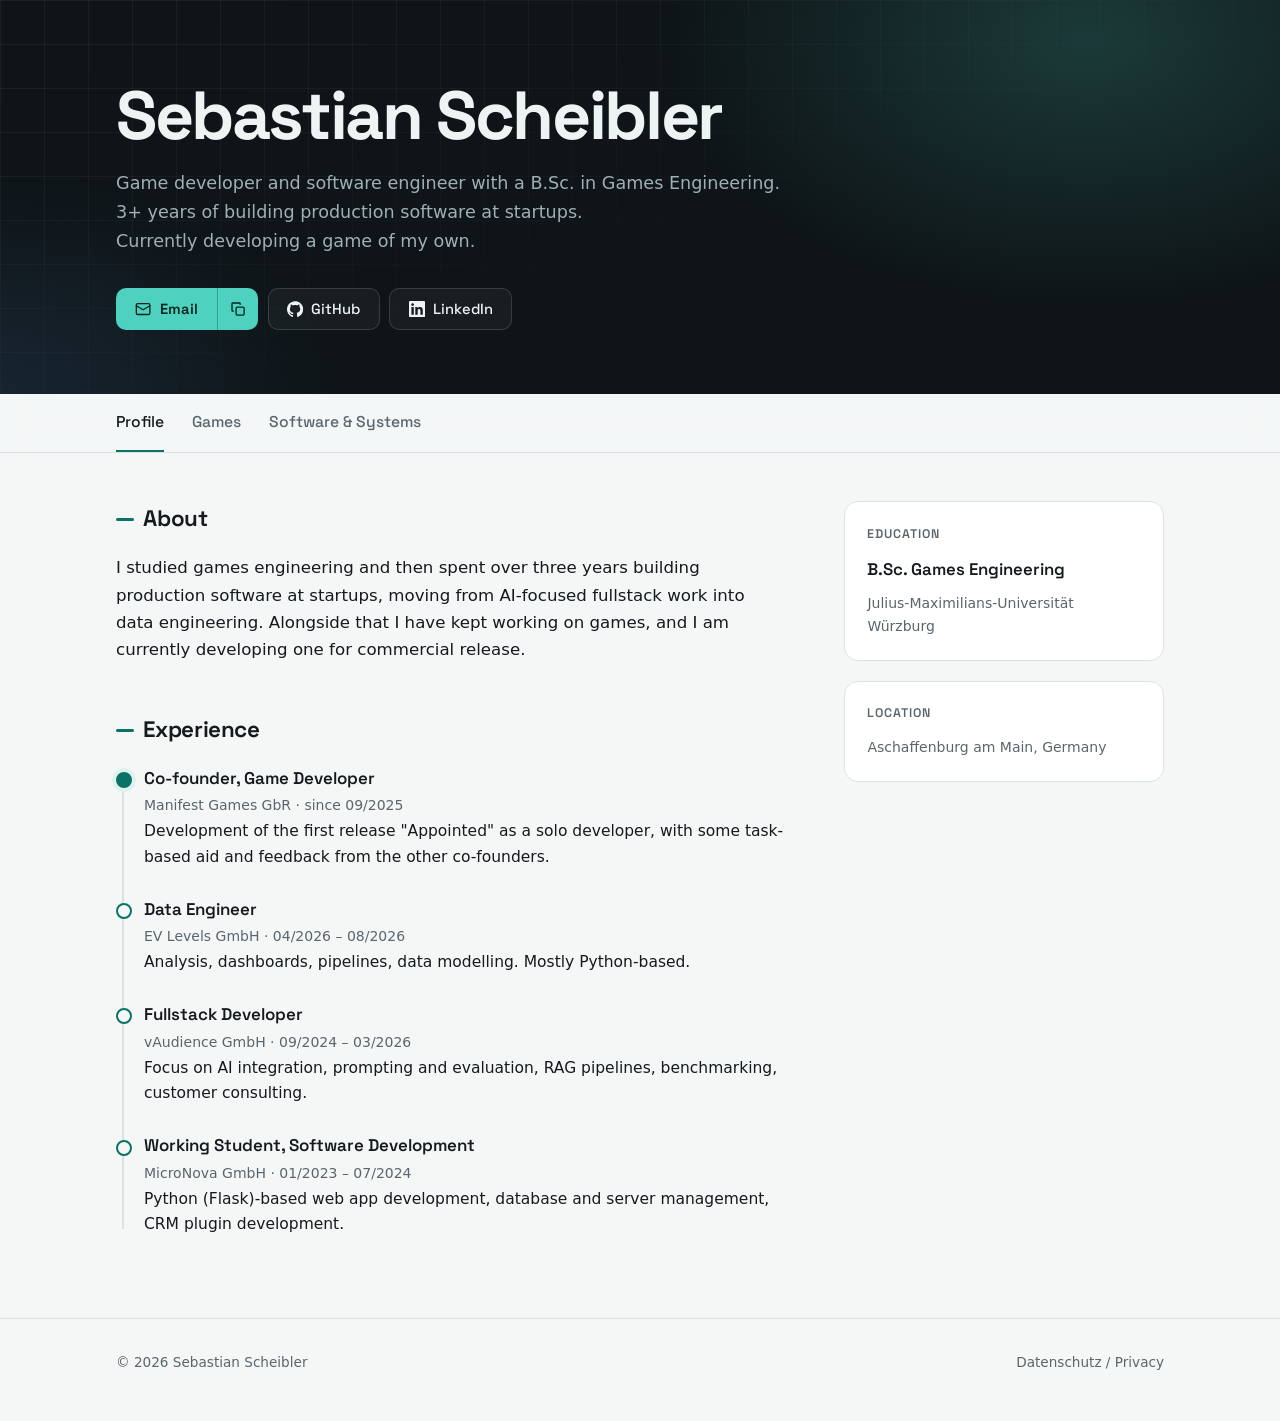
==== index.html @ 7b18ac14 "Add portfolio site Static HTML and CSS, no build step. Profile, games and software tabs with image g" ====
<!doctype html>
<html lang="en">
<head>
<meta charset="utf-8">
<meta name="viewport" content="width=device-width, initial-scale=1">
<title>Sebastian Scheibler</title>
<meta name="description" content="Games and software engineering portfolio.">
<link rel="preload" href="fonts/space-grotesk-latin-wght-normal.woff2" as="font" type="font/woff2" crossorigin>
<link rel="stylesheet" href="style.css">
<link rel="icon" href="favicon.ico" sizes="any">
<link rel="apple-touch-icon" href="apple-touch-icon.png">
<meta name="theme-color" content="#0e1417">

<!-- Link previews (LinkedIn, Slack, messengers). og:url and og:image must be
     absolute URLs, because those services fetch them from outside. -->
<meta property="og:type" content="website">
<meta property="og:title" content="Sebastian Scheibler">
<meta property="og:description" content="Games and software engineering portfolio.">
<meta property="og:url" content="https://rhynhere.github.io/">
<meta property="og:image" content="https://rhynhere.github.io/og-image.png">
<meta property="og:image:width" content="1200">
<meta property="og:image:height" content="630">
<meta property="og:image:alt" content="Sebastian Scheibler: game developer and software engineer">
<meta name="twitter:card" content="summary_large_image">
</head>
<body>

<header class="hero">
  <div class="container">
    <h1>Sebastian Scheibler</h1>
    <p class="tagline">
      <span>Game developer and software engineer with a B.Sc. in Games Engineering.</span>
      <span>3+ years of building production software at startups.</span>
      <span>Currently developing a game of my own.</span>
    </p>
    <ul class="hero-links">
      <li class="email-group">
        <a class="button primary" href="mailto:sebastian.scheibler.dev@gmail.com">
          <svg class="icon" viewBox="0 0 24 24" fill="none" stroke="currentColor" stroke-width="2" stroke-linecap="round" stroke-linejoin="round" aria-hidden="true"><rect x="2" y="4" width="20" height="16" rx="2"/><path d="m22 7-10 6L2 7"/></svg>
          Email
        </a>
        <!-- For visitors whose system has no mail app set up, mailto: does
             nothing, so they can copy the address instead. Hidden until the
             script runs, because without JavaScript it could not work. -->
        <button class="button copy" type="button" aria-label="Copy email address" title="Copy email address" hidden>
          <svg class="icon" viewBox="0 0 24 24" fill="none" stroke="currentColor" stroke-width="2" stroke-linecap="round" stroke-linejoin="round" aria-hidden="true"><rect x="9" y="9" width="12" height="12" rx="2"/><path d="M5 15H4a1 1 0 0 1-1-1V4a1 1 0 0 1 1-1h10a1 1 0 0 1 1 1v1"/></svg>
        </button>
        <span class="visually-hidden" role="status" id="copy-status"></span>
      </li>
      <li>
        <a class="button" href="https://github.com/RHYNhere">
          <svg class="icon" viewBox="0 0 24 24" fill="currentColor" aria-hidden="true"><path d="M12 .297c-6.63 0-12 5.373-12 12 0 5.303 3.438 9.8 8.205 11.385.6.113.82-.258.82-.577 0-.285-.01-1.04-.015-2.04-3.338.724-4.042-1.61-4.042-1.61C4.422 18.07 3.633 17.7 3.633 17.7c-1.087-.744.084-.729.084-.729 1.205.084 1.838 1.236 1.838 1.236 1.07 1.835 2.809 1.305 3.495.998.108-.776.417-1.305.76-1.605-2.665-.3-5.466-1.332-5.466-5.93 0-1.31.465-2.38 1.235-3.22-.135-.303-.54-1.523.105-3.176 0 0 1.005-.322 3.3 1.23.96-.267 1.98-.399 3-.405 1.02.006 2.04.138 3 .405 2.28-1.552 3.285-1.23 3.285-1.23.645 1.653.24 2.873.12 3.176.765.84 1.23 1.91 1.23 3.22 0 4.61-2.805 5.625-5.475 5.92.42.36.81 1.096.81 2.22 0 1.606-.015 2.896-.015 3.286 0 .315.21.69.825.57C20.565 22.092 24 17.592 24 12.297c0-6.627-5.373-12-12-12"/></svg>
          GitHub
        </a>
      </li>
      <li>
        <a class="button" href="https://www.linkedin.com/in/sebastian-scheibler-524455251/">
          <svg class="icon" viewBox="0 0 24 24" fill="currentColor" aria-hidden="true"><path d="M20.447 20.452h-3.554v-5.569c0-1.328-.027-3.037-1.852-3.037-1.853 0-2.136 1.445-2.136 2.939v5.667H9.351V9h3.414v1.561h.046c.477-.9 1.637-1.85 3.37-1.85 3.601 0 4.267 2.37 4.267 5.455v6.286zM5.337 7.433c-1.144 0-2.063-.926-2.063-2.065 0-1.138.92-2.063 2.063-2.063 1.14 0 2.064.925 2.064 2.063 0 1.139-.925 2.065-2.064 2.065zm1.782 13.019H3.555V9h3.564v11.452zM22.225 0H1.771C.792 0 0 .774 0 1.729v20.542C0 23.227.792 24 1.771 24h20.451C23.2 24 24 23.227 24 22.271V1.729C24 .774 23.2 0 22.222 0h.003z"/></svg>
          LinkedIn
        </a>
      </li>
    </ul>
  </div>
</header>

<nav class="tabbar" aria-label="Sections">
  <div class="container tabs" id="tabs">
    <a href="#profile" data-tab="profile">Profile</a>
    <a href="#games" data-tab="games">Games</a>
    <a href="#software" data-tab="software">Software &amp; Systems</a>
  </div>
</nav>

<main class="container">

<!-- ===================== PROFILE ===================== -->
<section id="profile" class="tab-panel">
  <div class="profile-grid">

    <div class="profile-main">
      <article class="block">
        <h2>About</h2>
        <p>
          I studied games engineering and then spent over three years building
          production software at startups, moving from AI-focused fullstack work
          into data engineering. Alongside that I have kept working on games,
          and I am currently developing one for commercial release.
        </p>
      </article>

      <article class="block">
        <h2>Experience</h2>
        <ol class="timeline">
          <li class="current">
            <span class="role">Co-founder, Game Developer</span>
            <span class="where">Manifest Games GbR · since 09/2025</span>
            <span class="what">Development of the first release "Appointed" as a solo developer, with some task-based aid and feedback from the other co-founders.</span>
          </li>
          <li>
            <span class="role">Data Engineer</span>
            <span class="where">EV Levels GmbH · 04/2026 – 08/2026</span>
            <span class="what">Analysis, dashboards, pipelines, data modelling. Mostly Python-based.</span>
          </li>
          <li>
            <span class="role">Fullstack Developer</span>
            <span class="where">vAudience GmbH · 09/2024 – 03/2026</span>
            <span class="what">Focus on AI integration, prompting and evaluation, RAG pipelines, benchmarking, customer consulting.</span>
          </li>
          <li>
            <span class="role">Working Student, Software Development</span>
            <span class="where">MicroNova GmbH · 01/2023 – 07/2024</span>
            <span class="what">Python (Flask)-based web app development, database and server management, CRM plugin development.</span>
          </li>
        </ol>
      </article>
    </div>

    <aside class="profile-side">
      <div class="side-card">
        <h2>Education</h2>
        <p class="side-title">B.Sc. Games Engineering</p>
        <p class="meta">
          Julius-Maximilians-Universität Würzburg
        </p>
      </div>

      <div class="side-card">
        <h2>Location</h2>
        <p class="meta">Aschaffenburg am Main, Germany</p>
      </div>
    </aside>

  </div>
</section>

<!-- ===================== GAMES ===================== -->
<section id="games" class="tab-panel" hidden>
  <div class="card-grid">

    <article class="card featured">
      <!-- muted is required for autoplay; playsinline stops iOS from opening
           the video full screen. Without autoplay the poster frame shows. -->
      <figure class="media media-video">
        <video src="images/appointed-flag-loop.mp4" poster="images/appointed-flag-poster.jpg"
               autoplay muted loop playsinline preload="metadata"
               aria-label="The flag of Paládia waving on a CRT screen"></video>
      </figure>
      <div class="card-body">
        <p class="kicker">Current project <span class="badge">in development</span></p>
        <h2>Appointed</h2>
        <ul class="tags">
          <li>Godot</li><li>GDScript</li><li class="skill">Game design</li><li class="skill">Level design</li><li class="skill">Narrative design</li>
        </ul>
        <p>
          A first-person game set in Paládia, a technocratic meritocracy.
          The player works mundane jobs that the state broadcasts as critical
          service: mining, farming, cleaning, paperwork. The working equipment is both
          tool and weapon.
        </p>
        <p>
          The story follows a four-part Kishōtenketsu structure with a strong satirical undertone.
          Tension builds by accumulation, and a late
          turn reframes everything before it. A questionnaire after each level
          records the player's answers and decides which ending they reach.
        </p>
        <p class="meta">Commercial release planned on Steam via Manifest Games GbR.</p>
      </div>
    </article>

    <article class="card">
      <div class="gallery">
        <figure class="media diagram"><img src="images/sweet-syndicate-outer-loop.jpg" alt="Diagram of the weekly outer loop: workdays, the works council vote and optional free days all feed into consequences for the workplace, gameplay mechanics, NPC relationships and the balance of power, which shape the next workdays" loading="lazy"></figure>
        <ul class="thumbs">
          <li><a href="images/sweet-syndicate-outer-loop.jpg" aria-current="true"><img src="images/sweet-syndicate-outer-loop.jpg" alt="Diagram of the weekly outer loop: workdays, the works council vote and optional free days all feed into consequences for the workplace, gameplay mechanics, NPC relationships and the balance of power, which shape the next workdays" loading="lazy"></a></li>
          <li><a href="images/sweet-syndicate-core-loop.jpg"><img src="images/sweet-syndicate-core-loop.jpg" alt="Diagram of the daily core loop: arrival, first work phase, break, second work phase, end of the working day, and back to arrival" loading="lazy"></a></li>
        </ul>
      </div>
      <div class="card-body">
        <p class="kicker">Game concept · 2025</p>
        <h2>Sweet Syndicate</h2>
        <ul class="tags">
          <li class="skill">Systems design</li><li class="skill">Narrative design</li><li class="skill">Market analysis</li>
        </ul>
        <p>
          A narrative isometric RPG about a sugar refinery during the industrial
          age of a fictional universe. Where workplace simulations usually make you the boss, here you
          are one worker among many, and progress is collective rather than personal.
        </p>
        <p>
          Written as a fifteen-page high concept for a funding application:
          core loop, design pillars, cast, audience, age rating, competitive
          analysis against Disco Elysium, Papers Please, Suzerain, Frostpunk and
          Citizen Sleeper, and a development plan.
        </p>
        <p class="links"><a href="docs/sweet-syndicate-high-concept.pdf" hreflang="de">Read the high concept (PDF, German) →</a></p>
      </div>
    </article>

    <article class="card">
      <div class="gallery">
        <figure class="media"><img src="images/questbased1.jpg" alt="Two generated environments side by side: a forest below a hilltop village, and a barren slope with dead trees and wooden scaffolds" loading="lazy"></figure>
        <ul class="thumbs">
          <li><a href="images/questbased1.jpg" aria-current="true"><img src="images/questbased1.jpg" alt="Two generated environments side by side: a forest below a hilltop village, and a barren slope with dead trees and wooden scaffolds" loading="lazy"></a></li>
          <li><a href="images/questbased2.jpg"><img src="images/questbased2.jpg" alt="A generated region with wooden houses, tall grass and a palm forest" loading="lazy"></a></li>
          <li><a href="images/questbased3.jpg"><img src="images/questbased3.jpg" alt="A generated village area with a thatched cottage, palm trees and flower meadows" loading="lazy"></a></li>
        </ul>
      </div>
      <div class="card-body">
        <p class="kicker">B.Sc. thesis · 2024</p>
        <h2>Generation and adaption of quest-based virtual environments</h2>
        <ul class="tags">
          <li>Unity</li><li>C#</li><li>Python</li><li class="skill">Procedural generation</li><li class="skill">LLM integration</li>
        </ul>
        <p>
          Procedural generation of game environments shaped by quest structure.
          An LLM produces a structured description of the intended environment:
          regions, points of interest, NPCs and narrative framing. The generator
          parses it and builds a terrain to match, partitioning the map into
          regions with a Voronoi diagram, generating a heightmap and then placing
          objects by rule.
        </p>
        <p class="card-foot">
          <span class="meta">~2,300 lines of C#</span>
          <a href="https://github.com/RHYNhere/quest-based-environments">Source on GitHub →</a>
        </p>
      </div>
    </article>

    <article class="card">
      <div class="gallery">
        <figure class="media"><img src="images/spectrum-1.jpg" alt="Spectrum: the player character on a snow field facing a group of red, fanged creatures" loading="lazy"></figure>
        <ul class="thumbs">
          <li><a href="images/spectrum-1.jpg" aria-current="true"><img src="images/spectrum-1.jpg" alt="Spectrum: the player character on a snow field facing a group of red, fanged creatures" loading="lazy"></a></li>
          <li><a href="images/spectrum-2.jpg"><img src="images/spectrum-2.jpg" alt="Spectrum: the player firing a projectile at creatures on an icy water surface next to a rock wall" loading="lazy"></a></li>
          <li><a href="images/spectrum-3.jpg"><img src="images/spectrum-3.jpg" alt="Spectrum: the player facing a large swarm of creatures on a snow field" loading="lazy"></a></li>
        </ul>
      </div>
      <div class="card-body">
        <p class="kicker">Game engine and demo game · 2024</p>
        <h2>Technocracy &amp; Spectrum</h2>
        <ul class="tags">
          <li>C++</li><li>OpenGL</li><li>Box2D</li><li class="skill">Engine programming</li>
        </ul>
        <p>
          A 2D game engine in C++ and Spectrum, a game built on top of it. The
          engine covers sprite rendering, animation, sound, input and an event
          system in about 4,250 lines; Spectrum adds another 2,150. The layer
          stack, event dispatching and application loop follow TheCherno's Hazel
          series, adapted to fit the libraries I used. The game is entirely my
          own work.
        </p>
        <p class="card-foot">
          <span class="meta">~6,400 lines</span>
          <a href="https://github.com/RHYNhere/technocracy">Source on GitHub →</a>
        </p>
      </div>
    </article>

    <article class="card">
      <div class="gallery">
        <figure class="media"><img src="images/detec2d-2.png" alt="Top-down test level: an agent's yellow vision cone sweeping the room" loading="lazy"></figure>
        <ul class="thumbs">
          <li><a href="images/detec2d-2.png" aria-current="true"><img src="images/detec2d-2.png" alt="Top-down test level: an agent's yellow vision cone sweeping the room" loading="lazy"></a></li>
          <li><a href="images/detec2d-4.png"><img src="images/detec2d-4.png" alt="Top-down test level: a purple sound radius around a noise source" loading="lazy"></a></li>
          <li><a href="images/detec2d-3.png"><img src="images/detec2d-3.png" alt="Custom inspector of the Sound Creation script with range, audio clips, refresh rate and line settings" loading="lazy"></a></li>
          <li><a href="images/detec2d-1.png"><img src="images/detec2d-1.png" alt="Editor gizmo of an agent: vision cone drawn inside its detection range circle" loading="lazy"></a></li>
        </ul>
      </div>
      <div class="card-body">
        <p class="kicker">Unity engine tool · 2023</p>
        <h2>detec2d</h2>
        <ul class="tags">
          <li>Unity</li><li>C#</li><li class="skill">Game AI</li><li class="skill">Editor tooling</li>
        </ul>
        <p>
          A 2D detection system for Unity in which agents perceive the player
          through vision and sound. Agents react through an interface instead of
          direct references, so any object can become a detection target, and
          detection events go through an event manager rather than agents polling
          each other every frame.
        </p>
        <p>
          Custom inspectors make the vision cone and sound radius editable and
          visible in the editor, so a designer can tune the system without
          touching code.
        </p>
        <p class="card-foot">
          <span class="meta">~1,300 lines across 14 scripts</span>
          <a href="https://github.com/RHYNhere/detec2d">Source on GitHub →</a>
        </p>
      </div>
    </article>
    <article class="card compact">
      <div class="gallery">
        <figure class="media"><img src="images/delighted1.jpg" alt="Title screen with a neon synthwave logo above a glowing grid floor" loading="lazy"></figure>
        <ul class="thumbs">
          <li><a href="images/delighted1.jpg" aria-current="true"><img src="images/delighted1.jpg" alt="Title screen with a neon synthwave logo above a glowing grid floor" loading="lazy"></a></li>
          <li><a href="images/delighted2.jpg"><img src="images/delighted2.jpg" alt="A car racing along a neon track past a billboard" loading="lazy"></a></li>
          <li><a href="images/delighted3.jpg"><img src="images/delighted3.jpg" alt="A car driving down a glowing straight towards a direction sign" loading="lazy"></a></li>
        </ul>
      </div>
      <div class="card-body">
        <p class="kicker">Student demo game · 2020</p>
        <h2>Delighted</h2>
        <ul class="tags">
          <li>Unity</li><li>C#</li><li class="skill">Gameplay programming</li>
        </ul>
        <p>
          An arcade racer with a neon synthwave look. While steering, the player
          aims with the mouse and shoots objects along the track. Every hit makes
          an object light up, and some of them trigger an effect when they do.
        </p>
      </div>
    </article>

  </div>
</section>

<!-- ===================== SOFTWARE ===================== -->
<section id="software" class="tab-panel" hidden>
  <div class="card-grid">

    <article class="card">
      <figure class="media"><img src="images/grafana.png" alt="Grafana dashboard of the home server: uptime, load, disk and memory gauges, plus network, CPU and memory usage per container for Nextcloud, Collabora, Navidrome, Syncthing and the monitoring stack" loading="lazy"></figure>
      <div class="card-body">
        <p class="kicker">Homelab</p>
        <h2>Home Infrastructure</h2>
        <ul class="tags">
          <li>Ubuntu Server</li><li>Docker Compose</li><li>Ansible</li><li>Tailscale</li><li class="skill">Infrastructure as code</li>
        </ul>
        <p>
          A self-hosted server running Nextcloud with Collabora, Navidrome,
          Syncthing, Pi-hole as the network's DNS and a Prometheus and Grafana
          monitoring stack, with CrowdSec as the intrusion prevention layer.
        </p>
        <p>
          Managed entirely as code: every compose file and service unit lives in
          an Ansible repository on my workstation and is deployed from there, so
          the server holds no configuration that is not reproducible. Every web
          interface binds only to the Tailscale interface; the one port open to
          the local network is Pi-hole's DNS, which the devices there need.
        </p>
      </div>
    </article>

    <article class="card">
      <div class="gallery">
        <figure class="media"><img src="images/manifest-site-1.png" alt="Home page of the Manifest Games website: a framed hero styled as a state questionnaire, headed You have been selected, next to the flag of Paládia on a CRT screen" loading="lazy"></figure>
        <ul class="thumbs">
          <li><a href="images/manifest-site-1.png" aria-current="true"><img src="images/manifest-site-1.png" alt="Home page of the Manifest Games website: a framed hero styled as a state questionnaire, headed You have been selected, next to the flag of Paládia on a CRT screen" loading="lazy"></a></li>
          <li><a href="images/manifest-site-2.png"><img src="images/manifest-site-2.png" alt="The same home page on a phone, with the hero text stacked above the flag" loading="lazy"></a></li>
        </ul>
      </div>
      <div class="card-body">
        <p class="kicker">Web</p>
        <h2>Manifest Games Studio Site</h2>
        <ul class="tags">
          <li>Next.js</li><li>React</li><li>TypeScript</li><li>Tailwind CSS</li><li class="skill">Frontend development</li>
        </ul>
        <p>
          The studio website and home of Appointed. Bilingual English and German,
          content authored in MDX so posts and game pages are written as content
          rather than as components.
        </p>
      </div>
    </article>

  </div>
</section>

</main>

<!-- Lightbox for enlarged screenshots. <dialog> brings the overlay, Esc to
     close and focus handling for free. -->
<dialog class="lightbox" id="lightbox" aria-label="Enlarged image">
  <img alt="">
  <button class="lightbox-close" type="button" aria-label="Close">×</button>
</dialog>

<footer>
  <div class="container footer-row">
    <p>© <span id="year">2026</span> Sebastian Scheibler</p>
    <nav class="footer-links" aria-label="Legal">
      <a href="datenschutz.html">Datenschutz / Privacy</a>
    </nav>
  </div>
</footer>

<script>
// Tabs. Without JavaScript every section stays visible, so the page still
// works as one long document rather than showing nothing.
(function () {
  var nav = document.getElementById('tabs');
  var links = nav.querySelectorAll('a');
  var panels = document.querySelectorAll('.tab-panel');

  function show(name, animate) {
    panels.forEach(function (p) {
      p.hidden = (p.id !== name);
      p.classList.toggle('entering', !!animate && !p.hidden);
    });
    links.forEach(function (l) {
      var on = l.dataset.tab === name;
      l.classList.toggle('active', on);
      if (on) l.setAttribute('aria-current', 'page'); else l.removeAttribute('aria-current');
    });
  }

  links.forEach(function (l) {
    l.addEventListener('click', function (e) {
      e.preventDefault();
      show(l.dataset.tab, true);
      history.replaceState(null, '', '#' + l.dataset.tab);
    });
  });

  // Deep links such as /#software open on that tab.
  var start = location.hash.replace('#', '');
  show(['profile', 'games', 'software'].indexOf(start) > -1 ? start : 'profile');

  document.getElementById('year').textContent = new Date().getFullYear();

  // Visitors who asked their system for less motion get the poster frame
  // instead of a looping video.
  if (window.matchMedia('(prefers-reduced-motion: reduce)').matches) {
    document.querySelectorAll('video[autoplay]').forEach(function (v) {
      v.removeAttribute('autoplay');
      v.pause();
    });
  }

  // Copy button next to Email. The address comes from the mailto link, so it
  // only has to be changed in one place.
  var copyBtn = document.querySelector('.button.copy');
  var mailLink = document.querySelector('.email-group a[href^="mailto:"]');
  var copyStatus = document.getElementById('copy-status');
  if (copyBtn && mailLink && navigator.clipboard) {
    var address = mailLink.getAttribute('href').replace('mailto:', '');
    copyBtn.hidden = false;
    copyBtn.parentElement.classList.add('split');
    copyBtn.addEventListener('click', function () {
      navigator.clipboard.writeText(address).then(function () {
        copyBtn.classList.add('copied');
        copyStatus.textContent = 'Email address copied';
        setTimeout(function () {
          copyBtn.classList.remove('copied');
          copyStatus.textContent = '';
        }, 1800);
      });
    });
  }

  // A click (or Enter/Space) on the looping video pauses or resumes it, so
  // nobody is stuck with motion they did not ask for.
  document.querySelectorAll('.media-video video').forEach(function (v) {
    v.tabIndex = 0;
    v.title = 'Click to pause or play';
    function toggle() { if (v.paused) { v.play(); } else { v.pause(); } }
    v.addEventListener('click', toggle);
    v.addEventListener('keydown', function (e) {
      if (e.key === 'Enter' || e.key === ' ') { e.preventDefault(); toggle(); }
    });
  });

  // Galleries: a thumbnail swaps the main image. Without JavaScript each
  // thumbnail is a plain link to the image file.
  document.querySelectorAll('.gallery').forEach(function (g) {
    var main = g.querySelector('.media img');
    var thumbs = g.querySelectorAll('.thumbs a');
    thumbs.forEach(function (a) {
      a.addEventListener('click', function (e) {
        e.preventDefault();
        main.src = a.getAttribute('href');
        main.alt = a.querySelector('img').alt;
        thumbs.forEach(function (t) { t.removeAttribute('aria-current'); });
        a.setAttribute('aria-current', 'true');
      });
    });
  });

  // Lightbox: clicking a screenshot (or Enter on it) opens it large.
  var box = document.getElementById('lightbox');
  var boxImg = box.querySelector('img');

  function enlarge(img) {
    boxImg.src = img.src;
    boxImg.alt = img.alt;
    // Small sources (the detec2d panels are 144 px tall) would open smaller
    // than they look in the card, so scale them up to a readable size.
    var target = Math.min(window.innerHeight * 0.6, img.naturalHeight * 4);
    boxImg.style.height = img.naturalHeight < target ? target + 'px' : '';
    box.showModal();
  }

  document.querySelectorAll('.media img').forEach(function (img) {
    img.tabIndex = 0;
    img.addEventListener('click', function () { enlarge(img); });
    img.addEventListener('keydown', function (e) {
      if (e.key === 'Enter' || e.key === ' ') { e.preventDefault(); enlarge(img); }
    });
  });

  // Any click inside the open dialog closes it, the image included.
  box.addEventListener('click', function () { box.close(); });
})();
</script>

</body>
</html>
---- style.css ----
/* Sebastian Scheibler, portfolio.
   Plain CSS, no build step. Light and dark follow the visitor's system setting;
   the hero stays dark in both so the page always opens on a strong block. */

/* ---------- fonts ----------
   Space Grotesk, self-hosted (SIL OFL, see fonts/OFL.txt). Loading it from
   Google's CDN instead would send every visitor's IP address to Google. Two
   files because the browser only fetches latin-ext when a page needs it (the ō
   in Kishōtenketsu does). */

@font-face {
  font-family: "Space Grotesk";
  font-style: normal;
  font-weight: 300 700;
  font-display: swap;
  src: url("fonts/space-grotesk-latin-wght-normal.woff2") format("woff2");
  unicode-range: U+0000-00FF, U+0131, U+0152-0153, U+02BB-02BC, U+02C6, U+02DA,
    U+02DC, U+0304, U+0308, U+0329, U+2000-206F, U+20AC, U+2122, U+2191, U+2193,
    U+2212, U+2215, U+FEFF, U+FFFD;
}

@font-face {
  font-family: "Space Grotesk";
  font-style: normal;
  font-weight: 300 700;
  font-display: swap;
  src: url("fonts/space-grotesk-latin-ext-wght-normal.woff2") format("woff2");
  unicode-range: U+0100-02BA, U+02BD-02C5, U+02C7-02CC, U+02CE-02D7, U+02DD-02FF,
    U+0304, U+0308, U+0329, U+1D00-1DBF, U+1E00-1E9F, U+1EF2-1EFF, U+2020,
    U+20A0-20AB, U+20AD-20C0, U+2113, U+2C60-2C7F, U+A720-A7FF;
}

/* ---------- tokens ---------- */

:root {
  --bg:          #f5f7f7;
  --surface:     #ffffff;
  --surface-2:   #edf1f1;
  --text:        #141a1d;
  --muted:       #5a666c;
  --line:        #dce2e3;
  --accent:      #0b7266;
  --accent-bg:   #dff2ee;
  --shadow:      0 10px 30px -12px rgb(16 40 40 / 0.22);

  --hero-bg:     #0e1417;
  --hero-text:   #eef4f4;
  --hero-muted:  #9fb0b4;
  --hero-accent: #4fd1bf;
  --hero-line:   rgb(255 255 255 / 0.14);

  --font-body:    system-ui, -apple-system, "Segoe UI", Roboto, Helvetica, Arial, sans-serif;
  --font-display: "Space Grotesk", var(--font-body);
  --maxw:   68rem;
  --radius: 14px;
}

@media (prefers-color-scheme: dark) {
  :root {
    --bg:        #0c1012;
    --surface:   #141a1d;
    --surface-2: #1b2327;
    --text:      #e5ecee;
    --muted:     #93a1a7;
    --line:      #263035;
    --accent:    #4fd1bf;
    --accent-bg: #10302c;
    --shadow:    0 14px 34px -14px rgb(0 0 0 / 0.7);
    --hero-bg:   #080c0e;
  }
}

/* ---------- base ---------- */

* { box-sizing: border-box; }

html { -webkit-text-size-adjust: 100%; }

body {
  margin: 0;
  background: var(--bg);
  color: var(--text);
  font: 400 1rem/1.65 var(--font-body);
  font-feature-settings: "kern", "liga";
}

h1, h2, .kicker, .tabs a, .button, .side-title, .role {
  font-family: var(--font-display);
}

a { color: var(--accent); text-decoration-thickness: 1px; text-underline-offset: 3px; }
a:hover { text-decoration-thickness: 2px; }
a:focus-visible { outline: 2px solid var(--accent); outline-offset: 3px; border-radius: 4px; }

.container {
  max-width: var(--maxw);
  margin: 0 auto;
  padding: 0 1.25rem;
}

.meta { color: var(--muted); font-size: 0.875rem; }

/* ---------- hero ---------- */

.hero {
  position: relative;
  overflow: hidden;
  padding: 5rem 0 4rem;
  background: var(--hero-bg);
  color: var(--hero-text);
}

/* Two soft glows plus a faint grid. The grid fades out towards the bottom
   right so it reads as texture, not as a pattern competing with the text. */
.hero::before {
  content: "";
  position: absolute;
  inset: 0;
  background:
    radial-gradient(38rem 24rem at 85% 10%, rgb(79 209 191 / 0.20), transparent 70%),
    radial-gradient(30rem 20rem at 0% 100%, rgb(79 140 209 / 0.14), transparent 70%);
  pointer-events: none;
}

.hero::after {
  content: "";
  position: absolute;
  inset: 0;
  background-image:
    linear-gradient(rgb(255 255 255 / 0.05) 1px, transparent 1px),
    linear-gradient(90deg, rgb(255 255 255 / 0.05) 1px, transparent 1px);
  background-size: 44px 44px;
  mask-image: linear-gradient(160deg, #000 10%, transparent 65%);
  pointer-events: none;
}

.hero .container { position: relative; z-index: 1; }

.hero h1 {
  margin: 0;
  font-size: clamp(2.4rem, 6.5vw, 4.25rem);
  font-weight: 700;
  line-height: 1.05;
  letter-spacing: -0.035em;
}

.tagline {
  max-width: 42rem;
  margin: 1.1rem 0 2rem;
  color: var(--hero-muted);
  font-size: 1.1rem;
}

/* One line per span. A span too long for the screen wraps inside its own
   block instead of running into the next line. */
.tagline span { display: block; }

.hero-links {
  display: flex;
  flex-wrap: wrap;
  gap: 0.6rem;
  margin: 0;
  padding: 0;
  list-style: none;
}

.button {
  display: inline-flex;
  align-items: center;
  gap: 0.5rem;
  padding: 0.6rem 1.15rem;
  border: 1px solid var(--hero-line);
  border-radius: 10px;
  background: rgb(255 255 255 / 0.04);
  color: var(--hero-text);
  font: inherit;
  font-family: var(--font-display);
  font-size: 0.92rem;
  font-weight: 500;
  line-height: 1.4;
  text-decoration: none;
  cursor: pointer;
  transition: background 0.15s, border-color 0.15s, transform 0.15s;
}

/* display: inline-flex above would otherwise beat the browser's own
   [hidden] { display: none }, so the copy button would show without JS. */
.button[hidden] { display: none; }

.icon {
  width: 1.1em;
  height: 1.1em;
  flex-shrink: 0;
}

/* Email and copy form one split button: two click targets, one shape. The
   script adds .split only once the copy part is visible, so without
   JavaScript the email button keeps its rounded right edge. */
.email-group { display: flex; }

.button.copy {
  position: relative;
  padding: 0.6rem 0.75rem;
}

.email-group.split .button.primary {
  border-top-right-radius: 0;
  border-bottom-right-radius: 0;
}

.email-group.split .button.copy {
  border: 0;
  border-left: 1px solid rgb(6 36 32 / 0.3);
  border-top-left-radius: 0;
  border-bottom-left-radius: 0;
  background: var(--hero-accent);
  color: #062420;
}

.email-group.split .button.copy:hover,
.email-group.split .button.copy.copied { background: #6fe0d0; }

/* The lift on hover would shift one half against the other. */
.email-group.split .button:hover { transform: none; }

/* Short confirmation above the button; screen readers get the same message
   through the role="status" element next to it. */
.button.copy.copied::after {
  content: "Copied!";
  position: absolute;
  bottom: calc(100% + 0.45rem);
  left: 50%;
  transform: translateX(-50%);
  padding: 0.15rem 0.55rem;
  border-radius: 6px;
  background: var(--hero-accent);
  color: #062420;
  font-size: 0.75rem;
  font-weight: 600;
  white-space: nowrap;
  pointer-events: none;
}

.visually-hidden {
  position: absolute;
  width: 1px;
  height: 1px;
  overflow: hidden;
  clip-path: inset(50%);
  white-space: nowrap;
}

.button:hover { background: rgb(255 255 255 / 0.1); border-color: rgb(255 255 255 / 0.3); transform: translateY(-1px); }

.button.primary {
  border-color: transparent;
  background: var(--hero-accent);
  color: #062420;
  font-weight: 600;
}

.button.primary:hover { background: #6fe0d0; }

/* ---------- tab bar ---------- */

/* Sticky, so switching sections stays one click away after scrolling. */
.tabbar {
  position: sticky;
  top: 0;
  z-index: 10;
  border-bottom: 1px solid var(--line);
  background: color-mix(in srgb, var(--bg) 82%, transparent);
  backdrop-filter: blur(12px);
  -webkit-backdrop-filter: blur(12px);
}

.tabs { display: flex; gap: 1.75rem; overflow-x: auto; }

.tabs a {
  padding: 1rem 0 0.9rem;
  border-bottom: 2px solid transparent;
  color: var(--muted);
  font-size: 0.98rem;
  font-weight: 500;
  text-decoration: none;
  white-space: nowrap;
  transition: color 0.15s, border-color 0.15s;
}

.tabs a:hover { color: var(--text); }
.tabs a.active { color: var(--text); border-bottom-color: var(--accent); }

/* ---------- panels ---------- */

main.container { padding-top: 3rem; padding-bottom: 5rem; }

/* Only on a tab switch (the script adds .entering). Animating the first paint
   would leave the page blank for anything that captures it immediately, such
   as link preview generators. */
.tab-panel.entering { animation: fade-up 0.35s ease-out; }

@keyframes fade-up {
  from { opacity: 0; transform: translateY(8px); }
  to   { opacity: 1; transform: none; }
}

/* ---------- profile ---------- */

.profile-grid {
  display: grid;
  grid-template-columns: minmax(0, 1fr) 20rem;
  gap: 3.5rem;
  align-items: start;
}

.block { margin-bottom: 3rem; }
.block:last-child { margin-bottom: 0; }

.block h2,
.side-card h2 {
  display: flex;
  align-items: center;
  gap: 0.6rem;
  margin: 0 0 1rem;
  font-size: 1.4rem;
  font-weight: 650;
  letter-spacing: -0.015em;
}

/* Short accent bar in front of section headings. */
.block h2::before {
  content: "";
  width: 1.1rem;
  height: 3px;
  border-radius: 2px;
  background: var(--accent);
}

.block p { margin: 0 0 1rem; max-width: 40rem; font-size: 1.04rem; }

.profile-side {
  position: sticky;
  top: 5rem;
  display: grid;
  gap: 1.25rem;
}

.side-card {
  padding: 1.35rem 1.4rem;
  border: 1px solid var(--line);
  border-radius: var(--radius);
  background: var(--surface);
}

.side-card h2 {
  margin-bottom: 0.75rem;
  color: var(--muted);
  font-size: 0.78rem;
  font-weight: 600;
  letter-spacing: 0.08em;
  text-transform: uppercase;
}

.side-card p { margin: 0 0 0.5rem; }
.side-card p:last-child { margin-bottom: 0; }

.side-title { font-size: 1.05rem; font-weight: 600; }

/* ---------- experience timeline ---------- */

.timeline {
  position: relative;
  margin: 0;
  padding: 0 0 0 1.75rem;
  list-style: none;
}

.timeline::before {
  content: "";
  position: absolute;
  top: 0.55rem;
  bottom: 0.55rem;
  left: 0.4rem;
  width: 2px;
  background: var(--line);
}

.timeline li {
  position: relative;
  display: grid;
  gap: 0.1rem;
  padding-bottom: 1.6rem;
}

.timeline li:last-child { padding-bottom: 0; }

.timeline li::before {
  content: "";
  position: absolute;
  top: 0.45rem;
  left: -1.75rem;
  width: 12px;
  height: 12px;
  border: 2px solid var(--accent);
  border-radius: 50%;
  background: var(--bg);
}

.timeline li.current::before {
  background: var(--accent);
  box-shadow: 0 0 0 4px var(--accent-bg);
}

.role { font-size: 1.06rem; font-weight: 600; }
.where { color: var(--muted); font-size: 0.875rem; }
.what { font-size: 0.97rem; }

/* ---------- project cards ---------- */

.card-grid {
  display: grid;
  grid-template-columns: repeat(2, minmax(0, 1fr));
  gap: 1.5rem;
}

.card {
  display: flex;
  flex-direction: column;
  overflow: hidden;
  border: 1px solid var(--line);
  border-radius: var(--radius);
  background: var(--surface);
  transition: transform 0.2s ease, box-shadow 0.2s ease, border-color 0.2s ease;
}

.card:hover {
  transform: translateY(-3px);
  border-color: color-mix(in srgb, var(--accent) 35%, var(--line));
  box-shadow: var(--shadow);
}

.card-body {
  display: flex;
  flex: 1;
  flex-direction: column;
  padding: 1.4rem 1.5rem 1.5rem;
}

.card h2 {
  margin: 0 0 0.7rem;
  font-size: 1.4rem;
  font-weight: 650;
  letter-spacing: -0.015em;
}

.card p { margin: 0 0 0.85rem; }

.kicker {
  display: flex;
  align-items: center;
  flex-wrap: wrap;
  gap: 0.6rem;
  margin: 0 0 0.35rem !important;
  color: var(--accent);
  font-size: 0.75rem;
  font-weight: 600;
  letter-spacing: 0.08em;
  text-transform: uppercase;
}

.badge {
  padding: 0.12rem 0.55rem;
  border-radius: 999px;
  background: var(--accent-bg);
  color: var(--accent);
  font-size: 0.7rem;
  letter-spacing: 0.05em;
}

.tags {
  display: flex;
  flex-wrap: wrap;
  gap: 0.4rem;
  margin: 0 0 1rem;
  padding: 0;
  list-style: none;
}

.tags li {
  padding: 0.18rem 0.6rem;
  border: 1px solid var(--line);
  border-radius: 999px;
  background: var(--surface-2);
  font-size: 0.78rem;
  font-weight: 500;
}

/* Tags list the technology first, then the discipline. Discipline tags are
   outlined in the accent colour so the two groups read apart at a glance. */
.tags li.skill {
  border-color: color-mix(in srgb, var(--accent) 45%, transparent);
  background: transparent;
  color: var(--accent);
}

/* Pushed to the bottom of the card so links line up across a row. */
.card-foot {
  display: flex;
  align-items: baseline;
  justify-content: space-between;
  flex-wrap: wrap;
  gap: 0.5rem 1rem;
  margin: auto 0 0 !important;
  padding-top: 0.9rem;
  border-top: 1px solid var(--line);
}

.links { margin-top: auto !important; }
.links a, .card-foot a { font-weight: 600; text-decoration: none; }
.links a:hover, .card-foot a:hover { text-decoration: underline; }

/* Media slot for a screenshot or video. Sources come in different aspect
   ratios (2:1, 16:9, 4:3, portrait), so they are fitted onto a dark ground
   ("contain") instead of having their edges cropped. */
.media {
  position: relative;
  margin: 0;
  aspect-ratio: 16 / 9;
  border-bottom: 1px solid var(--line);
  background: #0b0f11;
}

.media img,
.media video {
  position: absolute;
  inset: 0;
  width: 100%;
  height: 100%;
  object-fit: contain;
}

/* Lead project spans the full row, media beside the text on wide screens. */
.card.featured { grid-column: 1 / -1; }

/* Minor project: a full-width row, gallery beside the text on wide screens. */
.card.compact { grid-column: 1 / -1; }

@media (min-width: 56rem) {
  .card.featured { display: grid; grid-template-columns: 1.15fr 1fr; }
  .card.featured > .media { aspect-ratio: auto; min-height: 22rem; border-bottom: 0; border-right: 1px solid var(--line); }
  .card.featured .card-body { padding: 2rem 2rem 1.8rem; }
  .card.featured h2 { font-size: 2rem; }

  .card.compact { display: grid; grid-template-columns: minmax(0, 24rem) 1fr; }
  .card.compact > .gallery { padding-bottom: 1rem; border-right: 1px solid var(--line); }
}

/* The flag loop has a pure black CRT frame, so the slot matches it and the
   4:3 video sits in the 16:9 slot without a visible edge. */
.media-video { background: #000; }
.media-video video { cursor: pointer; }
.media-video video:focus-visible { outline: 2px solid var(--accent); outline-offset: -4px; }

/* ---------- galleries and lightbox ---------- */

/* Diagrams are drawn on white, so their slot is white too. */
.media.diagram,
.media.diagram + .thumbs a { background: #fff; }

.media img { cursor: zoom-in; }
.media img:focus-visible { outline: 2px solid var(--accent); outline-offset: -4px; }

.thumbs {
  display: flex;
  flex-wrap: wrap;
  gap: 0.5rem;
  margin: 0;
  padding: 0.8rem 1.5rem 0;
  list-style: none;
}

.thumbs a {
  display: block;
  width: 4.75rem;
  aspect-ratio: 16 / 9;
  overflow: hidden;
  border: 2px solid transparent;
  border-radius: 6px;
  background: #0b0f11;
  opacity: 0.55;
  transition: opacity 0.15s, border-color 0.15s;
}

.thumbs a:hover { opacity: 1; }
.thumbs a[aria-current="true"] { border-color: var(--accent); opacity: 1; }

.thumbs img {
  display: block;
  width: 100%;
  height: 100%;
  object-fit: cover;
}

.lightbox {
  max-width: 96vw;
  max-height: 94vh;
  padding: 0;
  border: 0;
  background: transparent;
  overflow: visible;
}

.lightbox::backdrop { background: rgb(4 7 9 / 0.88); }

.lightbox img {
  display: block;
  max-width: 96vw;
  max-height: 94vh;
  border-radius: 8px;
  object-fit: contain;
  cursor: zoom-out;
}

.lightbox-close {
  position: fixed;
  top: 1rem;
  right: 1.25rem;
  width: 2.5rem;
  height: 2.5rem;
  border: 1px solid rgb(255 255 255 / 0.25);
  border-radius: 50%;
  background: rgb(255 255 255 / 0.08);
  color: #fff;
  font-size: 1.5rem;
  line-height: 1;
  cursor: pointer;
}

.lightbox-close:hover { background: rgb(255 255 255 / 0.18); }

/* ---------- footer ---------- */

footer {
  padding: 2rem 0 3rem;
  border-top: 1px solid var(--line);
  color: var(--muted);
  font-size: 0.85rem;
}

footer p { margin: 0; }

.footer-row {
  display: flex;
  flex-wrap: wrap;
  justify-content: space-between;
  gap: 0.5rem 1.5rem;
}

.footer-links { display: flex; gap: 1.25rem; }
.footer-links a { color: var(--muted); text-decoration: none; }
.footer-links a:hover,
.footer-links a[aria-current="page"] { color: var(--text); }

/* ---------- legal pages ---------- */

.legal-header {
  padding: 1.1rem 0;
  background: var(--hero-bg);
}

.legal-header a {
  color: var(--hero-text);
  font-family: var(--font-display);
  font-weight: 600;
  text-decoration: none;
}

.legal-header a:hover { color: var(--hero-accent); }

/* Text blocks keep a readable line length but stay left-aligned with the
   header link and the footer, which use the full container width. */
.legal > * { max-width: 46rem; }

.legal h1 {
  margin: 0 0 2rem;
  font-size: clamp(1.8rem, 5vw, 2.4rem);
  letter-spacing: -0.02em;
}

.legal h2 {
  margin: 2rem 0 0.5rem;
  font-size: 1.15rem;
}

.legal p { margin: 0 0 1rem; }

.legal h3 { margin: 1.4rem 0 0.4rem; font-size: 1rem; }
.legal ul { margin: 0 0 1rem; padding-left: 1.25rem; }
.legal li { margin-bottom: 0.4rem; }

/* Generated legal text contains long URLs without spaces; let them wrap
   instead of pushing the page wider than a phone screen. */
.legal { overflow-wrap: anywhere; }

.legal .seal { margin-top: 2.5rem; font-size: 0.85rem; }
.legal .seal a { color: var(--muted); }

/* ---------- smaller screens ---------- */

@media (max-width: 56rem) {
  .profile-grid { grid-template-columns: 1fr; gap: 2.5rem; }
  .profile-side { position: static; }
}

@media (max-width: 44rem) {
  .hero { padding: 3.25rem 0 2.75rem; }
  .card-grid { grid-template-columns: 1fr; }
  .tabs { gap: 1.25rem; }
  main.container { padding-top: 2rem; }
}

/* ---------- preferences ---------- */

@media (prefers-reduced-motion: reduce) {
  *, *::before, *::after { animation: none !important; transition: none !important; }
  .card:hover, .button:hover { transform: none; }
}

/* Visitors with JavaScript disabled see every section instead of a blank page. */
@media (scripting: none) {
  .tab-panel[hidden] { display: block !important; margin-bottom: 4rem; }
  .tabbar { display: none; }
}
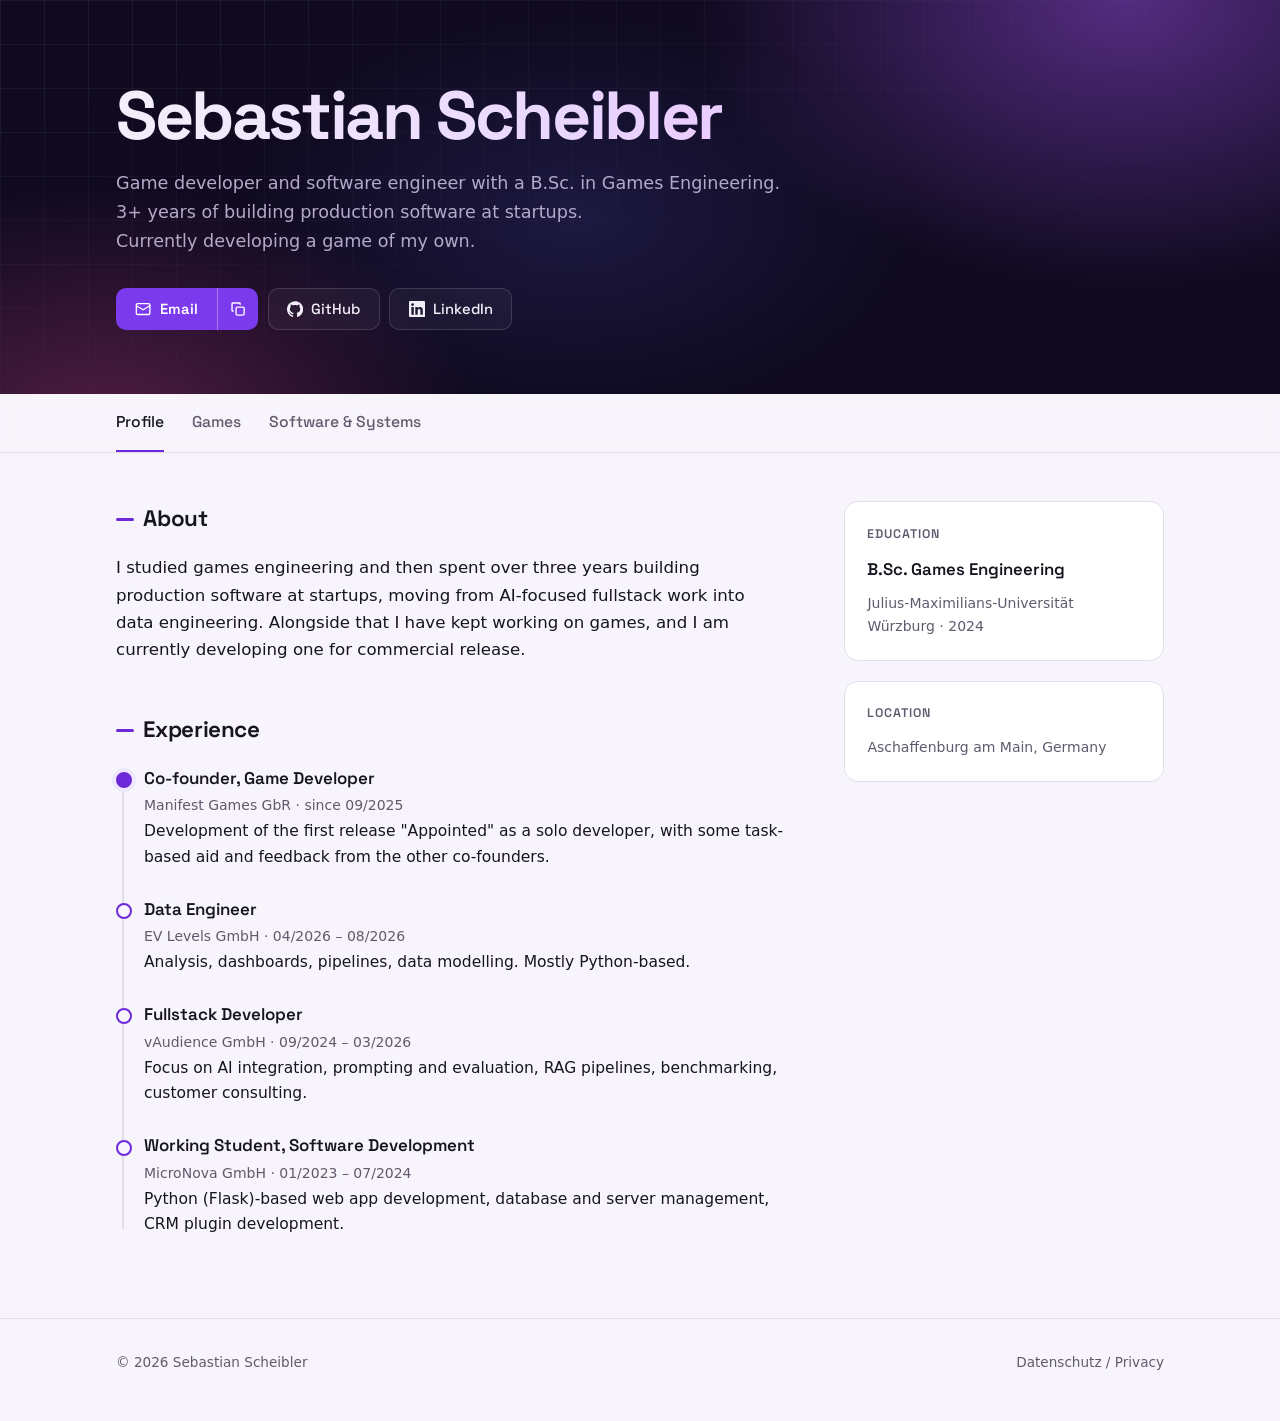
==== commit ef1e50b3: "Switch to a violet colour scheme, add graduation year Violet and pink glows in the header, gradient " ====
--- a/index.html
+++ b/index.html
@@ -9,7 +9,7 @@
 <link rel="stylesheet" href="style.css">
 <link rel="icon" href="favicon.ico" sizes="any">
 <link rel="apple-touch-icon" href="apple-touch-icon.png">
-<meta name="theme-color" content="#0e1417">
+<meta name="theme-color" content="#0f0a1f">
 
 <!-- Link previews (LinkedIn, Slack, messengers). og:url and og:image must be
      absolute URLs, because those services fetch them from outside. -->
@@ -119,9 +119,7 @@
       <div class="side-card">
         <h2>Education</h2>
         <p class="side-title">B.Sc. Games Engineering</p>
-        <p class="meta">
-          Julius-Maximilians-Universität Würzburg
-        </p>
+        <p class="meta">Julius-Maximilians-Universität Würzburg · 2024</p>
       </div>
 
       <div class="side-card">
--- a/style.css
+++ b/style.css
@@ -33,20 +33,22 @@
 /* ---------- tokens ---------- */
 
 :root {
-  --bg:          #f5f7f7;
+  --bg:          #f7f5fb;
   --surface:     #ffffff;
-  --surface-2:   #edf1f1;
-  --text:        #141a1d;
-  --muted:       #5a666c;
-  --line:        #dce2e3;
-  --accent:      #0b7266;
-  --accent-bg:   #dff2ee;
-  --shadow:      0 10px 30px -12px rgb(16 40 40 / 0.22);
-
-  --hero-bg:     #0e1417;
-  --hero-text:   #eef4f4;
-  --hero-muted:  #9fb0b4;
-  --hero-accent: #4fd1bf;
+  --surface-2:   #f0ecf7;
+  --text:        #18141f;
+  --muted:       #615a6e;
+  --line:        #e3dcee;
+  --accent:      #6d28d9;
+  --accent-bg:   #efe7fd;
+  --shadow:      0 10px 30px -12px rgb(60 20 110 / 0.25);
+
+  --hero-bg:     #0f0a1f;
+  --hero-text:   #f3effa;
+  --hero-muted:  #b4a9c9;
+  --hero-accent: #a78bfa;
+  --button:      #7c3aed;
+  --button-hover:#8b5cf6;
   --hero-line:   rgb(255 255 255 / 0.14);
 
   --font-body:    system-ui, -apple-system, "Segoe UI", Roboto, Helvetica, Arial, sans-serif;
@@ -57,16 +59,16 @@
 
 @media (prefers-color-scheme: dark) {
   :root {
-    --bg:        #0c1012;
-    --surface:   #141a1d;
-    --surface-2: #1b2327;
-    --text:      #e5ecee;
-    --muted:     #93a1a7;
-    --line:      #263035;
-    --accent:    #4fd1bf;
-    --accent-bg: #10302c;
+    --bg:        #0d0a14;
+    --surface:   #161220;
+    --surface-2: #1e1929;
+    --text:      #ece7f5;
+    --muted:     #a49bb6;
+    --line:      #2b2439;
+    --accent:    #b197fc;
+    --accent-bg: #2a1f45;
     --shadow:    0 14px 34px -14px rgb(0 0 0 / 0.7);
-    --hero-bg:   #080c0e;
+    --hero-bg:   #0a0714;
   }
 }
 
@@ -117,8 +119,9 @@
   position: absolute;
   inset: 0;
   background:
-    radial-gradient(38rem 24rem at 85% 10%, rgb(79 209 191 / 0.20), transparent 70%),
-    radial-gradient(30rem 20rem at 0% 100%, rgb(79 140 209 / 0.14), transparent 70%);
+    radial-gradient(42rem 28rem at 88% 0%, rgb(168 85 247 / 0.45), transparent 65%),
+    radial-gradient(36rem 24rem at 8% 110%, rgb(236 72 153 / 0.30), transparent 65%),
+    radial-gradient(30rem 18rem at 45% 55%, rgb(99 102 241 / 0.16), transparent 70%);
   pointer-events: none;
 }
 
@@ -142,6 +145,10 @@
   font-weight: 700;
   line-height: 1.05;
   letter-spacing: -0.035em;
+  background: linear-gradient(90deg, #f3effa 0%, #e9d5ff 45%, #f0abfc 100%);
+  -webkit-background-clip: text;
+  background-clip: text;
+  color: transparent;
 }
 
 .tagline {
@@ -210,15 +217,15 @@
 
 .email-group.split .button.copy {
   border: 0;
-  border-left: 1px solid rgb(6 36 32 / 0.3);
+  border-left: 1px solid rgb(255 255 255 / 0.35);
   border-top-left-radius: 0;
   border-bottom-left-radius: 0;
-  background: var(--hero-accent);
-  color: #062420;
+  background: var(--button);
+  color: #fff;
 }
 
 .email-group.split .button.copy:hover,
-.email-group.split .button.copy.copied { background: #6fe0d0; }
+.email-group.split .button.copy.copied { background: var(--button-hover); }
 
 /* The lift on hover would shift one half against the other. */
 .email-group.split .button:hover { transform: none; }
@@ -234,7 +241,7 @@
   padding: 0.15rem 0.55rem;
   border-radius: 6px;
   background: var(--hero-accent);
-  color: #062420;
+  color: #1a0b33;
   font-size: 0.75rem;
   font-weight: 600;
   white-space: nowrap;
@@ -254,12 +261,12 @@
 
 .button.primary {
   border-color: transparent;
-  background: var(--hero-accent);
-  color: #062420;
+  background: var(--button);
+  color: #fff;
   font-weight: 600;
 }
 
-.button.primary:hover { background: #6fe0d0; }
+.button.primary:hover { background: var(--button-hover); }
 
 /* ---------- tab bar ---------- */
 
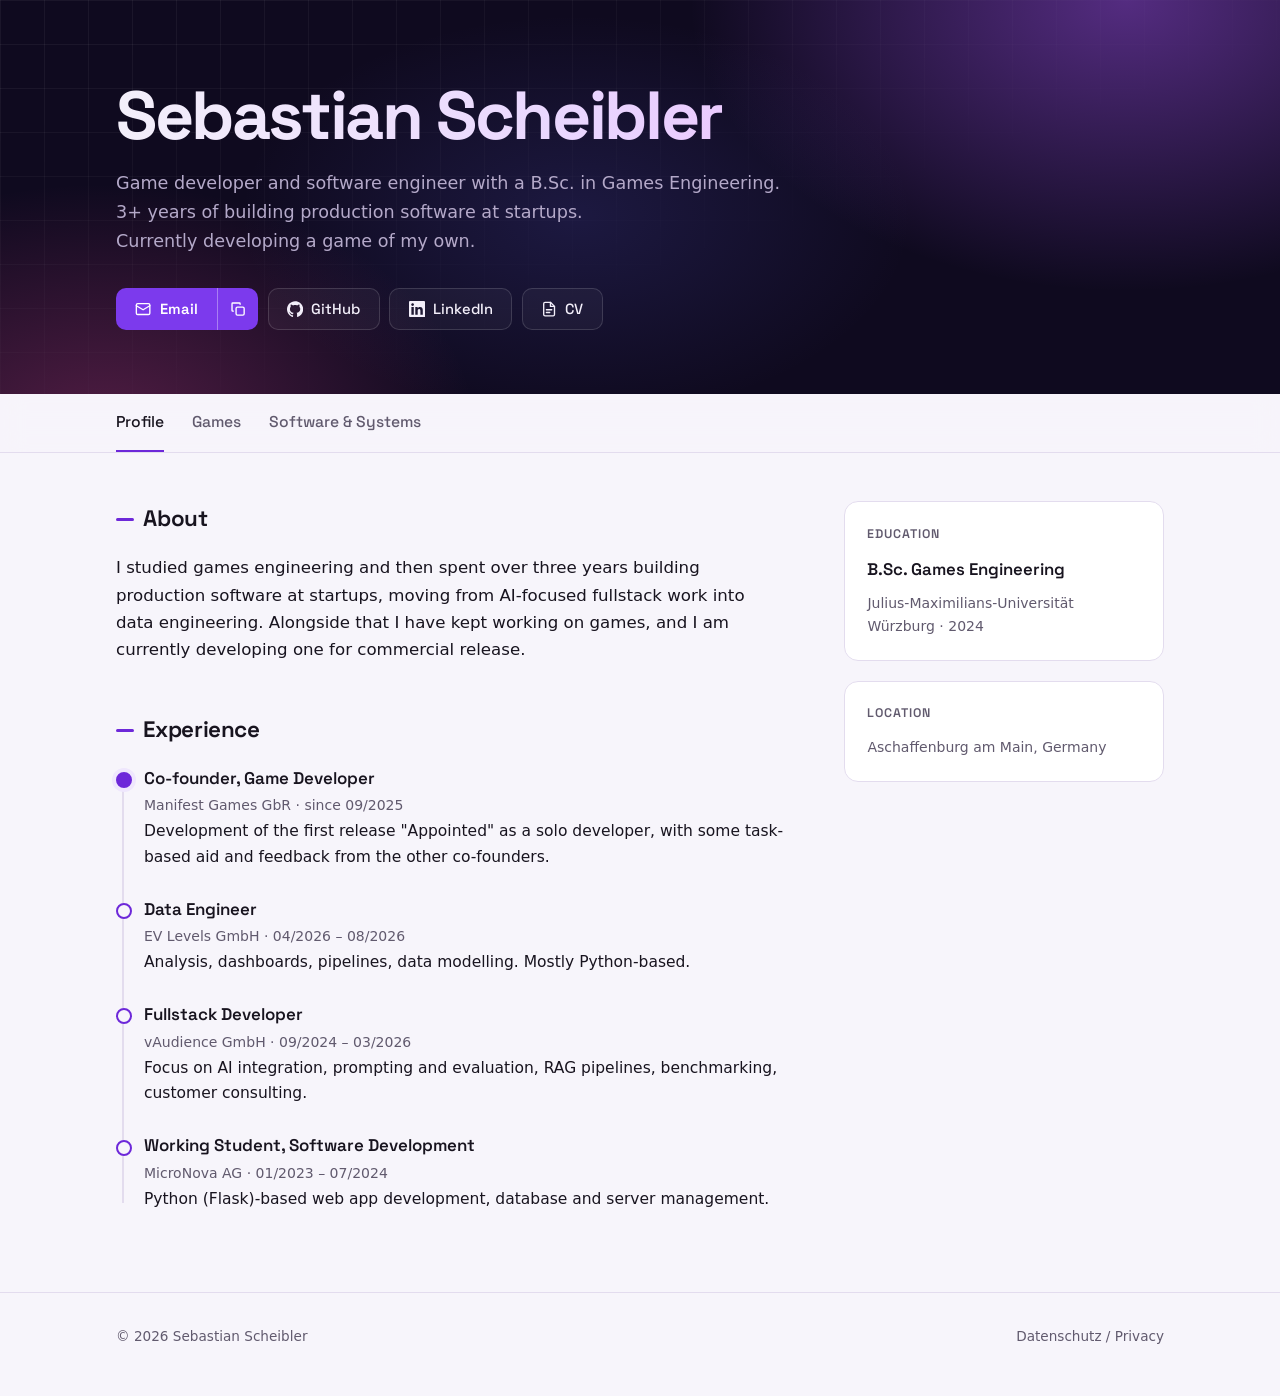
==== commit 11a80ef8: "Add CV download, align details with the CV Public CV (no photo, no phone or address) linked from a b" ====
--- a/index.html
+++ b/index.html
@@ -59,6 +59,12 @@
           LinkedIn
         </a>
       </li>
+      <li>
+        <a class="button" href="Sebastian-Scheibler-CV.pdf">
+          <svg class="icon" viewBox="0 0 24 24" fill="none" stroke="currentColor" stroke-width="2" stroke-linecap="round" stroke-linejoin="round" aria-hidden="true"><path d="M14 2H6a2 2 0 0 0-2 2v16a2 2 0 0 0 2 2h12a2 2 0 0 0 2-2V8z"/><path d="M14 2v6h6"/><path d="M8 13h8M8 17h5"/></svg>
+          CV
+        </a>
+      </li>
     </ul>
   </div>
 </header>
@@ -108,8 +114,8 @@
           </li>
           <li>
             <span class="role">Working Student, Software Development</span>
-            <span class="where">MicroNova GmbH · 01/2023 – 07/2024</span>
-            <span class="what">Python (Flask)-based web app development, database and server management, CRM plugin development.</span>
+            <span class="where">MicroNova AG · 01/2023 – 07/2024</span>
+            <span class="what">Python (Flask)-based web app development, database and server management.</span>
           </li>
         </ol>
       </article>
@@ -265,7 +271,7 @@
         </ul>
       </div>
       <div class="card-body">
-        <p class="kicker">Unity engine tool · 2023</p>
+        <p class="kicker">Unity engine tool · team of 2 · 2023</p>
         <h2>detec2d</h2>
         <ul class="tags">
           <li>Unity</li><li>C#</li><li class="skill">Game AI</li><li class="skill">Editor tooling</li>
